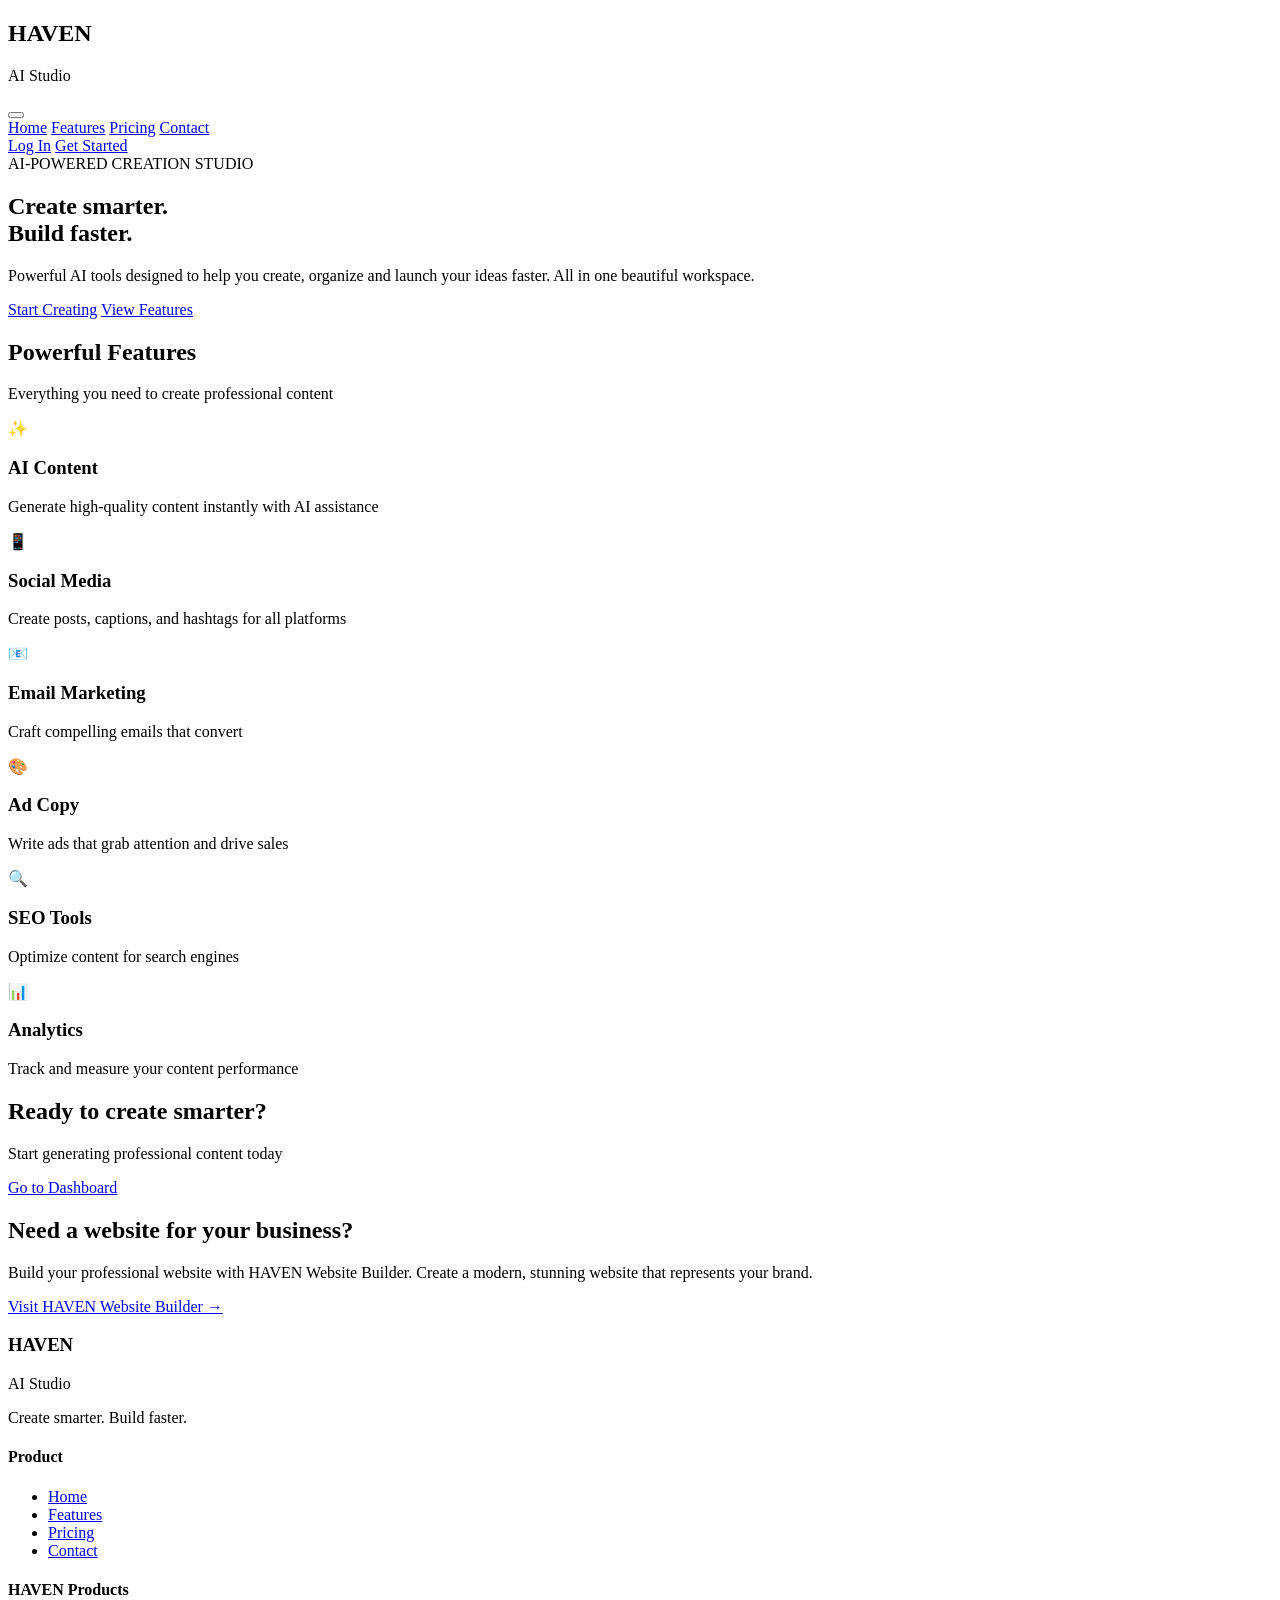
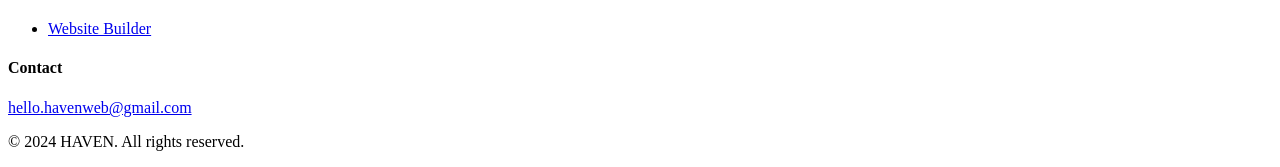
==== index.html @ aa57dba6 "Create index.html" ====
<!DOCTYPE html>
<html lang="en">
<head>
    <meta charset="UTF-8">
    <meta name="viewport" content="width=device-width, initial-scale=1.0">
    <title>HAVEN AI Studio - Create Smarter. Build Faster.</title>
    <link rel="stylesheet" href="css/style.css">
</head>
<body>
    <!-- Navigation -->
    <nav class="navbar">
        <div class="container">
            <div class="nav-content">
                <div class="nav-brand">
                    <h1>HAVEN</h1>
                    <p>AI Studio</p>
                </div>
                <button class="hamburger" id="hamburger">
                    <span></span>
                    <span></span>
                    <span></span>
                </button>
                <div class="nav-menu" id="navMenu">
                    <a href="index.html" class="nav-link active">Home</a>
                    <a href="#features" class="nav-link">Features</a>
                    <a href="pricing.html" class="nav-link">Pricing</a>
                    <a href="contact.html" class="nav-link">Contact</a>
                </div>
                <div class="nav-actions">
                    <a href="login.html" class="btn-text">Log In</a>
                    <a href="signup.html" class="btn-primary">Get Started</a>
                </div>
            </div>
        </div>
    </nav>

    <!-- Hero Section -->
    <section class="hero">
        <div class="container">
            <div class="hero-content">
                <div class="hero-badge">AI-POWERED CREATION STUDIO</div>
                <h1 class="hero-title">Create smarter.<br>Build faster.</h1>
                <p class="hero-subtitle">Powerful AI tools designed to help you create, organize and launch your ideas faster. All in one beautiful workspace.</p>
                <div class="hero-buttons">
                    <a href="create.html" class="btn-primary">Start Creating</a>
                    <a href="#features" class="btn-secondary">View Features</a>
                </div>
            </div>
            <div class="hero-preview">
                <div class="preview-card">
                    <div class="preview-header">
                        <div class="preview-dot"></div>
                        <div class="preview-dot"></div>
                        <div class="preview-dot"></div>
                    </div>
                    <div class="preview-content">
                        <div class="preview-line short"></div>
                        <div class="preview-line"></div>
                        <div class="preview-line"></div>
                        <div class="preview-line short"></div>
                    </div>
                </div>
            </div>
        </div>
    </section>

    <!-- Features Section -->
    <section id="features" class="features">
        <div class="container">
            <h2 class="section-title">Powerful Features</h2>
            <p class="section-subtitle">Everything you need to create professional content</p>
            <div class="features-grid">
                <div class="feature-card">
                    <div class="feature-icon">✨</div>
                    <h3>AI Content</h3>
                    <p>Generate high-quality content instantly with AI assistance</p>
                </div>
                <div class="feature-card">
                    <div class="feature-icon">📱</div>
                    <h3>Social Media</h3>
                    <p>Create posts, captions, and hashtags for all platforms</p>
                </div>
                <div class="feature-card">
                    <div class="feature-icon">📧</div>
                    <h3>Email Marketing</h3>
                    <p>Craft compelling emails that convert</p>
                </div>
                <div class="feature-card">
                    <div class="feature-icon">🎨</div>
                    <h3>Ad Copy</h3>
                    <p>Write ads that grab attention and drive sales</p>
                </div>
                <div class="feature-card">
                    <div class="feature-icon">🔍</div>
                    <h3>SEO Tools</h3>
                    <p>Optimize content for search engines</p>
                </div>
                <div class="feature-card">
                    <div class="feature-icon">📊</div>
                    <h3>Analytics</h3>
                    <p>Track and measure your content performance</p>
                </div>
            </div>
        </div>
    </section>

    <!-- CTA Section -->
    <section class="cta">
        <div class="container">
            <h2>Ready to create smarter?</h2>
            <p>Start generating professional content today</p>
            <a href="dashboard.html" class="btn-primary btn-large">Go to Dashboard</a>
        </div>
    </section>

    <!-- Website Builder Section -->
    <section class="website-builder">
        <div class="container">
            <div class="builder-content">
                <h2>Need a website for your business?</h2>
                <p>Build your professional website with HAVEN Website Builder. Create a modern, stunning website that represents your brand.</p>
                <a href="https://heaven.pntr.dev" target="_blank" class="btn-primary">Visit HAVEN Website Builder →</a>
            </div>
        </div>
    </section>

    <!-- Footer -->
    <footer class="footer">
        <div class="container">
            <div class="footer-content">
                <div class="footer-section">
                    <h3>HAVEN</h3>
                    <p>AI Studio</p>
                    <p class="footer-tagline">Create smarter. Build faster.</p>
                </div>
                <div class="footer-section">
                    <h4>Product</h4>
                    <ul>
                        <li><a href="index.html">Home</a></li>
                        <li><a href="#features">Features</a></li>
                        <li><a href="pricing.html">Pricing</a></li>
                        <li><a href="contact.html">Contact</a></li>
                    </ul>
                </div>
                <div class="footer-section">
                    <h4>HAVEN Products</h4>
                    <ul>
                        <li><a href="https://heaven.pntr.dev" target="_blank">Website Builder</a></li>
                    </ul>
                </div>
                <div class="footer-section">
                    <h4>Contact</h4>
                    <p><a href="mailto:hello.havenweb@gmail.com">hello.havenweb@gmail.com</a></p>
                </div>
            </div>
            <div class="footer-bottom">
                <p>&copy; 2024 HAVEN. All rights reserved.</p>
            </div>
        </div>
    </footer>

    <script src="js/app.js"></script>
</body>
</html>
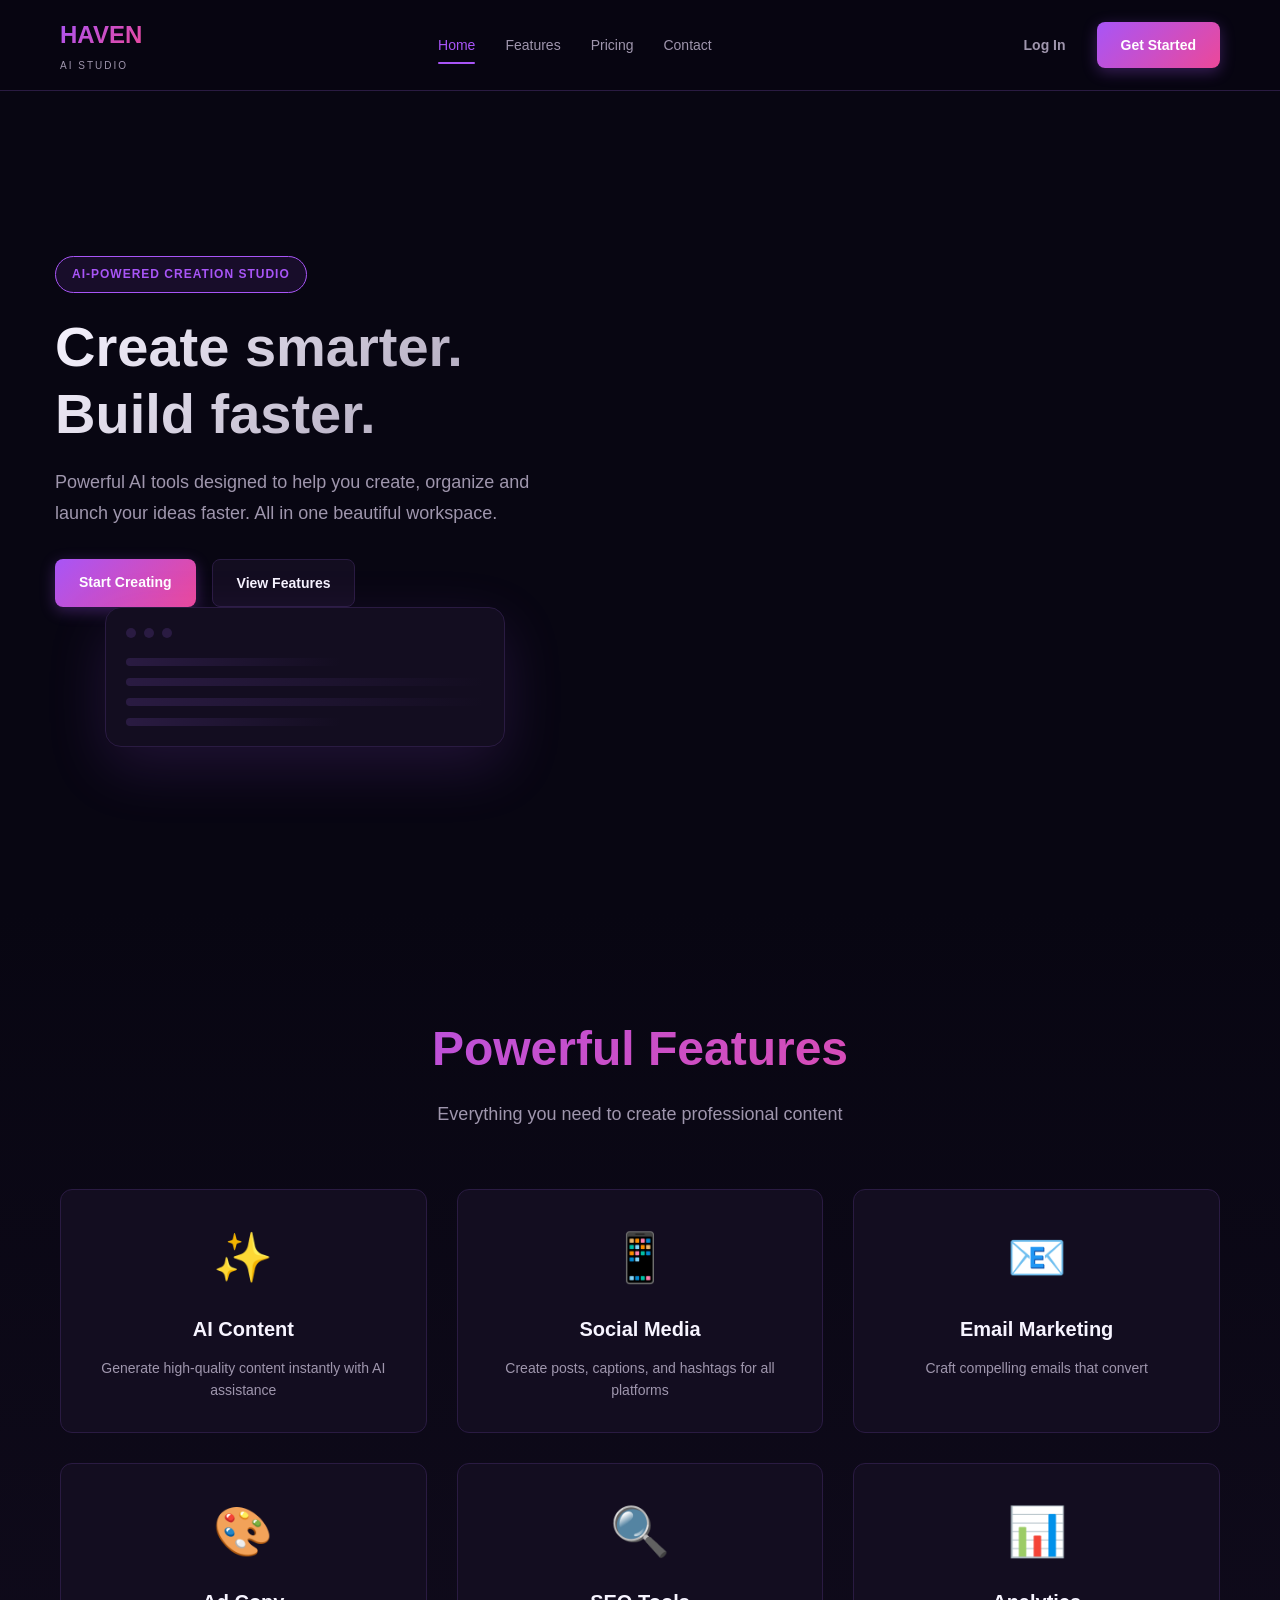
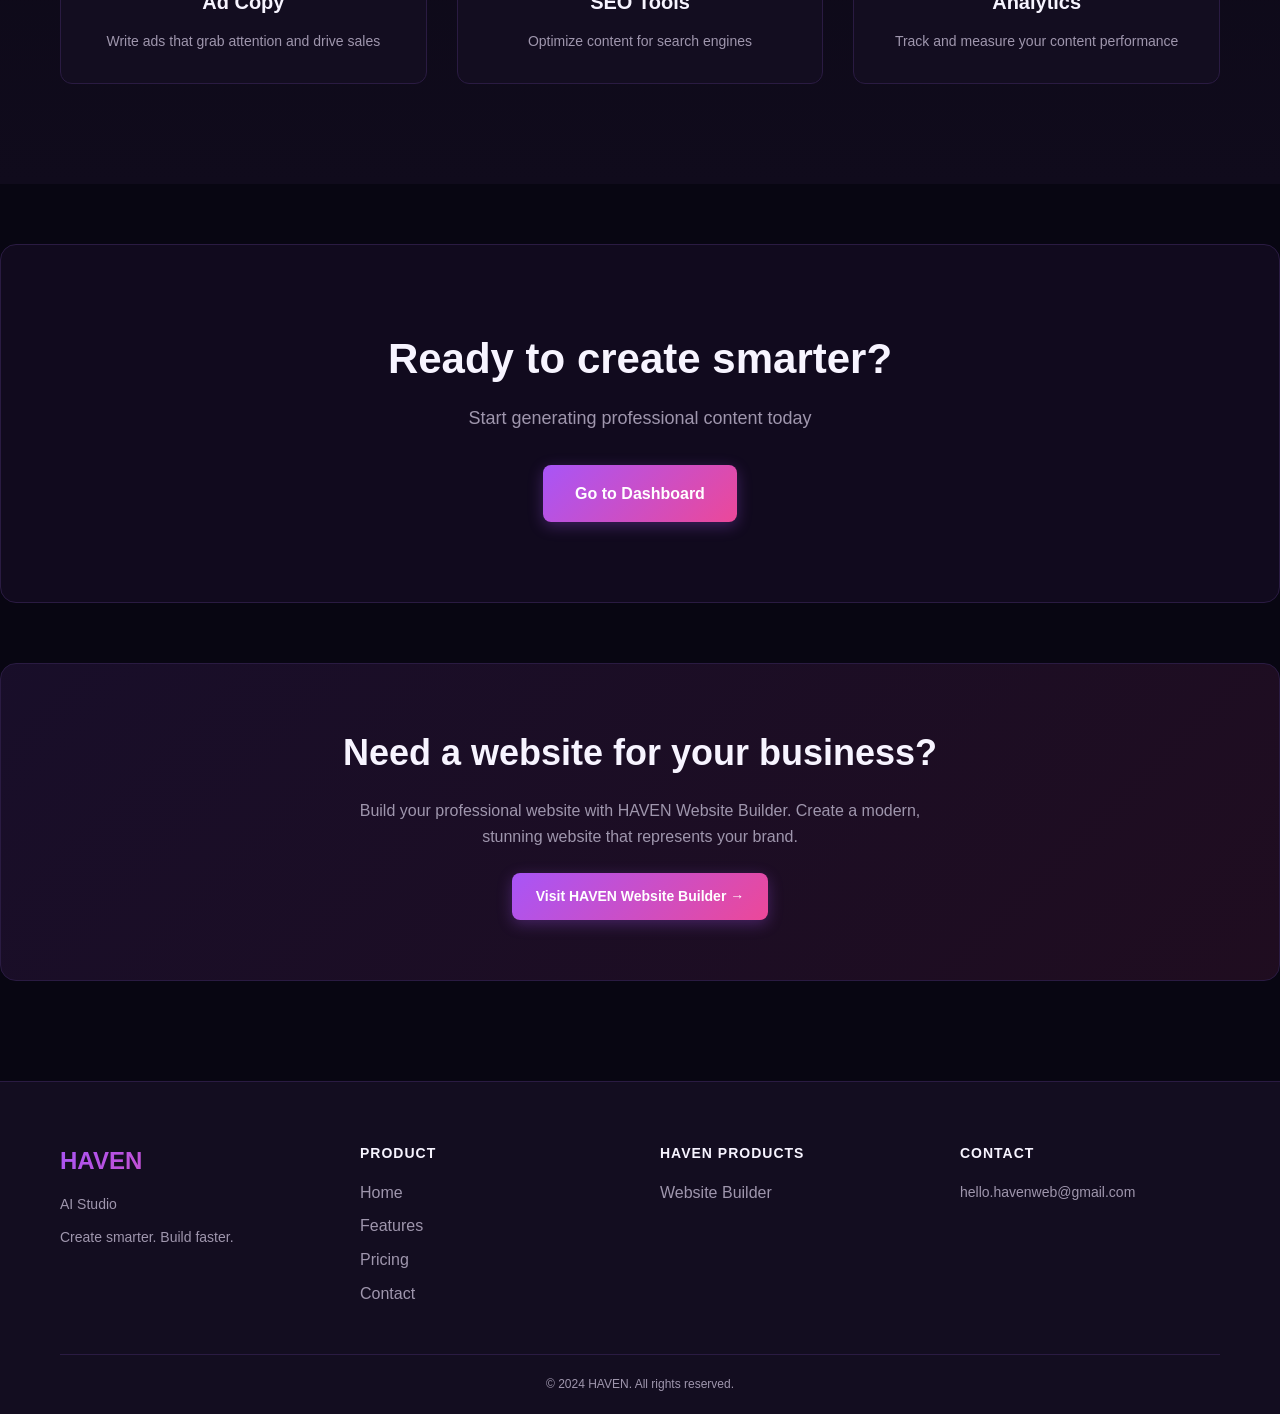
==== commit f2a1cf29: "Update index.html" ====
--- a/index.html
+++ b/index.html
@@ -145,7 +145,7 @@
                 <div class="footer-section">
                     <h4>HAVEN Products</h4>
                     <ul>
-                        <li><a href="https://heaven.pntr.dev" target="_blank">Website Builder</a></li>
+                        <li><a href="https://haven.pntr.dev" target="_blank">Website Builder</a></li>
                     </ul>
                 </div>
                 <div class="footer-section">
--- a/css/style.css
+++ b/css/style.css
@@ -0,0 +1,1544 @@
+/* HAVEN AI Studio - Premium CSS */
+
+* {
+    margin: 0;
+    padding: 0;
+    box-sizing: border-box;
+}
+
+:root {
+    --bg-primary: #080612;
+    --bg-secondary: #100B1C;
+    --bg-cards: #130D20;
+    --border-color: #2A1B42;
+    --purple-primary: #A855F7;
+    --pink-accent: #EC4899;
+    --green-success: #34D399;
+    --text-primary: #F7F4FF;
+    --text-muted: #9F96AD;
+    --shadow: 0 8px 32px rgba(168, 85, 247, 0.1);
+    --transition: all 0.3s ease;
+}
+
+html {
+    scroll-behavior: smooth;
+}
+
+body {
+    font-family: -apple-system, BlinkMacSystemFont, 'Segoe UI', Roboto, 'Helvetica Neue', Arial, sans-serif;
+    background: var(--bg-primary);
+    color: var(--text-primary);
+    line-height: 1.6;
+}
+
+body.auth-body {
+    display: flex;
+    flex-direction: column;
+    min-height: 100vh;
+}
+
+body.dashboard-body {
+    background: var(--bg-secondary);
+}
+
+a {
+    text-decoration: none;
+    color: inherit;
+}
+
+/* Container */
+.container {
+    max-width: 1200px;
+    margin: 0 auto;
+    padding: 0 20px;
+}
+
+/* Navigation */
+.navbar {
+    position: sticky;
+    top: 0;
+    z-index: 100;
+    background: rgba(8, 6, 18, 0.8);
+    backdrop-filter: blur(10px);
+    border-bottom: 1px solid var(--border-color);
+}
+
+.nav-content {
+    display: flex;
+    align-items: center;
+    justify-content: space-between;
+    padding: 16px 0;
+    gap: 30px;
+}
+
+.nav-brand {
+    display: flex;
+    flex-direction: column;
+    gap: 4px;
+    min-width: max-content;
+}
+
+.nav-brand h1 {
+    font-size: 24px;
+    font-weight: 800;
+    background: linear-gradient(135deg, var(--purple-primary), var(--pink-accent));
+    -webkit-background-clip: text;
+    -webkit-text-fill-color: transparent;
+    background-clip: text;
+}
+
+.nav-brand p {
+    font-size: 10px;
+    letter-spacing: 2px;
+    color: var(--text-muted);
+    text-transform: uppercase;
+}
+
+.nav-menu {
+    display: flex;
+    gap: 30px;
+    flex: 1;
+    justify-content: center;
+}
+
+.nav-link {
+    color: var(--text-muted);
+    font-size: 14px;
+    font-weight: 500;
+    transition: var(--transition);
+    position: relative;
+}
+
+.nav-link:hover,
+.nav-link.active {
+    color: var(--purple-primary);
+}
+
+.nav-link.active::after {
+    content: '';
+    position: absolute;
+    bottom: -8px;
+    left: 0;
+    right: 0;
+    height: 2px;
+    background: var(--purple-primary);
+    border-radius: 1px;
+}
+
+.nav-actions {
+    display: flex;
+    gap: 15px;
+    align-items: center;
+}
+
+.hamburger {
+    display: none;
+    flex-direction: column;
+    gap: 5px;
+    background: none;
+    border: none;
+    cursor: pointer;
+    padding: 8px;
+}
+
+.hamburger span {
+    width: 25px;
+    height: 2px;
+    background: var(--text-primary);
+    transition: var(--transition);
+    border-radius: 1px;
+}
+
+.hamburger.active span:nth-child(1) {
+    transform: rotate(45deg) translate(8px, 8px);
+}
+
+.hamburger.active span:nth-child(2) {
+    opacity: 0;
+}
+
+.hamburger.active span:nth-child(3) {
+    transform: rotate(-45deg) translate(7px, -7px);
+}
+
+/* Buttons */
+.btn-primary,
+.btn-secondary,
+.btn-text,
+.btn-danger,
+.btn-back {
+    padding: 12px 24px;
+    border: none;
+    border-radius: 8px;
+    font-size: 14px;
+    font-weight: 600;
+    cursor: pointer;
+    transition: var(--transition);
+    display: inline-block;
+    text-align: center;
+    white-space: nowrap;
+}
+
+.btn-primary {
+    background: linear-gradient(135deg, var(--purple-primary), var(--pink-accent));
+    color: white;
+    box-shadow: 0 4px 15px rgba(168, 85, 247, 0.3);
+}
+
+.btn-primary:hover {
+    transform: translateY(-2px);
+    box-shadow: 0 6px 20px rgba(168, 85, 247, 0.4);
+}
+
+.btn-secondary {
+    background: var(--bg-cards);
+    color: var(--text-primary);
+    border: 1px solid var(--border-color);
+}
+
+.btn-secondary:hover {
+    background: var(--border-color);
+    border-color: var(--purple-primary);
+}
+
+.btn-text {
+    background: none;
+    color: var(--text-muted);
+    padding: 8px 16px;
+}
+
+.btn-text:hover {
+    color: var(--purple-primary);
+}
+
+.btn-large {
+    padding: 16px 32px;
+    font-size: 16px;
+}
+
+.btn-danger {
+    background: #DC2626;
+    color: white;
+    padding: 12px 24px;
+}
+
+.btn-danger:hover {
+    background: #991B1B;
+}
+
+.btn-back {
+    background: transparent;
+    color: var(--text-muted);
+    padding: 8px 12px;
+}
+
+.btn-back:hover {
+    color: var(--purple-primary);
+}
+
+/* Hero Section */
+.hero {
+    padding: 80px 0;
+    display: grid;
+    grid-template-columns: 1fr 1fr;
+    gap: 60px;
+    align-items: center;
+    min-height: calc(100vh - 80px);
+}
+
+.hero-content {
+    display: flex;
+    flex-direction: column;
+    gap: 20px;
+}
+
+.hero-badge {
+    display: inline-block;
+    width: fit-content;
+    padding: 8px 16px;
+    background: rgba(168, 85, 247, 0.1);
+    border: 1px solid var(--purple-primary);
+    border-radius: 20px;
+    font-size: 12px;
+    font-weight: 600;
+    letter-spacing: 1px;
+    color: var(--purple-primary);
+    text-transform: uppercase;
+}
+
+.hero-title {
+    font-size: 56px;
+    line-height: 1.2;
+    font-weight: 900;
+    background: linear-gradient(135deg, var(--text-primary), var(--text-muted));
+    -webkit-background-clip: text;
+    -webkit-text-fill-color: transparent;
+    background-clip: text;
+}
+
+.hero-subtitle {
+    font-size: 18px;
+    color: var(--text-muted);
+    line-height: 1.7;
+    max-width: 500px;
+}
+
+.hero-buttons {
+    display: flex;
+    gap: 16px;
+    margin-top: 10px;
+    flex-wrap: wrap;
+}
+
+/* Hero Preview */
+.hero-preview {
+    display: flex;
+    justify-content: center;
+    align-items: center;
+}
+
+.preview-card {
+    background: var(--bg-cards);
+    border: 1px solid var(--border-color);
+    border-radius: 16px;
+    padding: 20px;
+    width: 100%;
+    max-width: 400px;
+    box-shadow: 0 20px 60px rgba(168, 85, 247, 0.15);
+    backdrop-filter: blur(10px);
+}
+
+.preview-header {
+    display: flex;
+    gap: 8px;
+    margin-bottom: 20px;
+}
+
+.preview-dot {
+    width: 10px;
+    height: 10px;
+    border-radius: 50%;
+    background: var(--border-color);
+}
+
+.preview-content {
+    display: flex;
+    flex-direction: column;
+    gap: 12px;
+}
+
+.preview-line {
+    height: 8px;
+    background: linear-gradient(90deg, var(--border-color), transparent);
+    border-radius: 4px;
+}
+
+.preview-line.short {
+    width: 60%;
+}
+
+/* Features Section */
+.features {
+    padding: 100px 0;
+    background: linear-gradient(180deg, var(--bg-primary) 0%, var(--bg-secondary) 100%);
+}
+
+.section-title {
+    font-size: 48px;
+    font-weight: 900;
+    text-align: center;
+    margin-bottom: 12px;
+    background: linear-gradient(135deg, var(--purple-primary), var(--pink-accent));
+    -webkit-background-clip: text;
+    -webkit-text-fill-color: transparent;
+    background-clip: text;
+}
+
+.section-subtitle {
+    text-align: center;
+    color: var(--text-muted);
+    font-size: 18px;
+    margin-bottom: 60px;
+}
+
+.features-grid {
+    display: grid;
+    grid-template-columns: repeat(auto-fit, minmax(300px, 1fr));
+    gap: 30px;
+}
+
+.feature-card {
+    background: var(--bg-cards);
+    border: 1px solid var(--border-color);
+    border-radius: 12px;
+    padding: 30px;
+    text-align: center;
+    transition: var(--transition);
+    cursor: pointer;
+}
+
+.feature-card:hover {
+    background: rgba(168, 85, 247, 0.05);
+    border-color: var(--purple-primary);
+    transform: translateY(-5px);
+}
+
+.feature-icon {
+    font-size: 48px;
+    margin-bottom: 16px;
+}
+
+.feature-card h3 {
+    font-size: 20px;
+    margin-bottom: 12px;
+}
+
+.feature-card p {
+    color: var(--text-muted);
+    font-size: 14px;
+}
+
+/* CTA Section */
+.cta {
+    padding: 80px 0;
+    text-align: center;
+    background: rgba(168, 85, 247, 0.05);
+    border: 1px solid var(--border-color);
+    border-radius: 16px;
+    margin: 60px 0;
+}
+
+.cta h2 {
+    font-size: 42px;
+    margin-bottom: 12px;
+}
+
+.cta p {
+    font-size: 18px;
+    color: var(--text-muted);
+    margin-bottom: 32px;
+}
+
+/* Website Builder Section */
+.website-builder {
+    padding: 60px 0;
+    background: linear-gradient(135deg, rgba(168, 85, 247, 0.1) 0%, rgba(236, 72, 153, 0.1) 100%);
+    border: 1px solid var(--border-color);
+    border-radius: 16px;
+    margin: 60px 0;
+    text-align: center;
+}
+
+.builder-content {
+    max-width: 600px;
+    margin: 0 auto;
+}
+
+.builder-content h2 {
+    font-size: 36px;
+    margin-bottom: 16px;
+}
+
+.builder-content p {
+    font-size: 16px;
+    color: var(--text-muted);
+    margin-bottom: 24px;
+}
+
+/* Footer */
+.footer {
+    background: var(--bg-cards);
+    border-top: 1px solid var(--border-color);
+    padding: 60px 0 20px;
+    margin-top: 100px;
+}
+
+.footer-content {
+    display: grid;
+    grid-template-columns: repeat(auto-fit, minmax(250px, 1fr));
+    gap: 40px;
+    margin-bottom: 40px;
+}
+
+.footer-section h3 {
+    font-size: 24px;
+    margin-bottom: 12px;
+    background: linear-gradient(135deg, var(--purple-primary), var(--pink-accent));
+    -webkit-background-clip: text;
+    -webkit-text-fill-color: transparent;
+    background-clip: text;
+}
+
+.footer-section h4 {
+    font-size: 14px;
+    margin-bottom: 16px;
+    text-transform: uppercase;
+    letter-spacing: 1px;
+    color: var(--text-primary);
+}
+
+.footer-section p {
+    color: var(--text-muted);
+    font-size: 14px;
+    line-height: 1.8;
+    margin-bottom: 8px;
+}
+
+.footer-section ul {
+    list-style: none;
+}
+
+.footer-section ul li {
+    margin-bottom: 8px;
+}
+
+.footer-section a {
+    color: var(--text-muted);
+    transition: var(--transition);
+}
+
+.footer-section a:hover {
+    color: var(--purple-primary);
+}
+
+.footer-tagline {
+    color: var(--text-muted);
+    font-size: 14px;
+    margin-top: 8px;
+}
+
+.footer-bottom {
+    text-align: center;
+    padding-top: 20px;
+    border-top: 1px solid var(--border-color);
+    color: var(--text-muted);
+    font-size: 12px;
+}
+
+/* Pricing Section */
+.pricing-section {
+    padding: 80px 0;
+}
+
+.pricing-header {
+    text-align: center;
+    margin-bottom: 60px;
+}
+
+.pricing-header h1 {
+    font-size: 48px;
+    margin-bottom: 12px;
+    background: linear-gradient(135deg, var(--purple-primary), var(--pink-accent));
+    -webkit-background-clip: text;
+    -webkit-text-fill-color: transparent;
+    background-clip: text;
+}
+
+.pricing-header p {
+    color: var(--text-muted);
+    font-size: 18px;
+}
+
+.pricing-grid {
+    display: grid;
+    grid-template-columns: repeat(auto-fit, minmax(280px, 1fr));
+    gap: 30px;
+}
+
+.pricing-card {
+    background: var(--bg-cards);
+    border: 1px solid var(--border-color);
+    border-radius: 12px;
+    padding: 40px 30px;
+    position: relative;
+    transition: var(--transition);
+}
+
+.pricing-card:hover {
+    border-color: var(--purple-primary);
+    transform: translateY(-10px);
+    box-shadow: 0 20px 60px rgba(168, 85, 247, 0.2);
+}
+
+.pricing-card.featured {
+    border: 2px solid var(--purple-primary);
+    transform: scale(1.05);
+}
+
+.pricing-badge {
+    position: absolute;
+    top: -12px;
+    left: 30px;
+    background: linear-gradient(135deg, var(--purple-primary), var(--pink-accent));
+    color: white;
+    padding: 6px 16px;
+    border-radius: 20px;
+    font-size: 12px;
+    font-weight: 600;
+}
+
+.pricing-name {
+    font-size: 24px;
+    font-weight: 800;
+    margin-bottom: 8px;
+}
+
+.pricing-price {
+    font-size: 36px;
+    font-weight: 900;
+    background: linear-gradient(135deg, var(--purple-primary), var(--pink-accent));
+    -webkit-background-clip: text;
+    -webkit-text-fill-color: transparent;
+    background-clip: text;
+    margin-bottom: 8px;
+}
+
+.pricing-period {
+    color: var(--text-muted);
+    font-size: 14px;
+    margin-bottom: 30px;
+}
+
+.pricing-features {
+    list-style: none;
+    margin: 30px 0;
+}
+
+.pricing-features li {
+    padding: 12px 0;
+    color: var(--text-muted);
+    font-size: 14px;
+    border-bottom: 1px solid var(--border-color);
+}
+
+.pricing-features li:before {
+    content: '✓ ';
+    color: var(--green-success);
+    font-weight: bold;
+    margin-right: 8px;
+}
+
+.pricing-button {
+    width: 100%;
+    margin-top: 30px;
+}
+
+/* Comparison Table */
+.features-comparison {
+    padding: 80px 0;
+    background: var(--bg-secondary);
+    margin-top: 60px;
+}
+
+.features-comparison h2 {
+    text-align: center;
+    font-size: 36px;
+    margin-bottom: 50px;
+}
+
+.comparison-table {
+    width: 100%;
+    border-collapse: collapse;
+    overflow-x: auto;
+}
+
+.comparison-table th {
+    background: var(--bg-cards);
+    padding: 20px;
+    text-align: left;
+    border: 1px solid var(--border-color);
+    font-weight: 600;
+}
+
+.comparison-table td {
+    padding: 16px 20px;
+    border: 1px solid var(--border-color);
+}
+
+.comparison-table tbody tr:nth-child(even) {
+    background: rgba(168, 85, 247, 0.02);
+}
+
+.comparison-table tbody tr:hover {
+    background: rgba(168, 85, 247, 0.05);
+}
+
+/* Contact Section */
+.contact-section {
+    padding: 80px 0;
+}
+
+.contact-header {
+    text-align: center;
+    margin-bottom: 60px;
+}
+
+.contact-header h1 {
+    font-size: 48px;
+    margin-bottom: 12px;
+    background: linear-gradient(135deg, var(--purple-primary), var(--pink-accent));
+    -webkit-background-clip: text;
+    -webkit-text-fill-color: transparent;
+    background-clip: text;
+}
+
+.contact-header p {
+    color: var(--text-muted);
+    font-size: 18px;
+}
+
+.contact-container {
+    display: grid;
+    grid-template-columns: 1fr 2fr;
+    gap: 60px;
+    align-items: start;
+}
+
+.contact-info {
+    display: flex;
+    flex-direction: column;
+    gap: 20px;
+}
+
+.contact-card {
+    background: var(--bg-cards);
+    border: 1px solid var(--border-color);
+    border-radius: 12px;
+    padding: 30px;
+}
+
+.contact-card h3 {
+    font-size: 18px;
+    margin-bottom: 12px;
+}
+
+.contact-card p {
+    color: var(--text-muted);
+}
+
+.contact-card a {
+    color: var(--purple-primary);
+    font-weight: 600;
+}
+
+.contact-form-wrapper {
+    background: var(--bg-cards);
+    border: 1px solid var(--border-color);
+    border-radius: 12px;
+    padding: 40px;
+}
+
+.contact-form {
+    display: flex;
+    flex-direction: column;
+    gap: 20px;
+}
+
+/* Form Groups */
+.form-group {
+    display: flex;
+    flex-direction: column;
+    gap: 8px;
+}
+
+.form-group label {
+    font-size: 14px;
+    font-weight: 600;
+    color: var(--text-primary);
+}
+
+.form-group input,
+.form-group textarea,
+.form-group select {
+    background: var(--bg-primary);
+    border: 1px solid var(--border-color);
+    border-radius: 8px;
+    padding: 12px 16px;
+    color: var(--text-primary);
+    font-family: inherit;
+    font-size: 14px;
+    transition: var(--transition);
+}
+
+.form-group input:focus,
+.form-group textarea:focus,
+.form-group select:focus {
+    outline: none;
+    border-color: var(--purple-primary);
+    background: rgba(168, 85, 247, 0.05);
+}
+
+.form-group textarea {
+    resize: vertical;
+    min-height: 120px;
+}
+
+.form-message {
+    padding: 12px 16px;
+    border-radius: 8px;
+    font-size: 14px;
+    text-align: center;
+}
+
+.form-message.success {
+    background: rgba(52, 211, 153, 0.1);
+    color: var(--green-success);
+    border: 1px solid var(--green-success);
+}
+
+.form-message.error {
+    background: rgba(220, 38, 38, 0.1);
+    color: #FCA5A5;
+    border: 1px solid #DC2626;
+}
+
+/* Auth Pages */
+.auth-section {
+    flex: 1;
+    display: flex;
+    align-items: center;
+    justify-content: center;
+    padding: 60px 20px;
+}
+
+.auth-container {
+    width: 100%;
+    max-width: 420px;
+}
+
+.auth-card {
+    background: var(--bg-cards);
+    border: 1px solid var(--border-color);
+    border-radius: 12px;
+    padding: 40px;
+    box-shadow: var(--shadow);
+}
+
+.auth-header {
+    text-align: center;
+    margin-bottom: 40px;
+}
+
+.auth-header h1 {
+    font-size: 32px;
+    margin-bottom: 8px;
+}
+
+.auth-header p {
+    color: var(--text-muted);
+}
+
+.auth-form {
+    display: flex;
+    flex-direction: column;
+    gap: 20px;
+    margin-bottom: 30px;
+}
+
+.auth-divider {
+    text-align: center;
+    color: var(--text-muted);
+    margin: 20px 0;
+    font-size: 14px;
+}
+
+.auth-message {
+    padding: 12px 16px;
+    border-radius: 8px;
+    font-size: 14px;
+    text-align: center;
+}
+
+.auth-message.success {
+    background: rgba(52, 211, 153, 0.1);
+    color: var(--green-success);
+    border: 1px solid var(--green-success);
+}
+
+.auth-message.error {
+    background: rgba(220, 38, 38, 0.1);
+    color: #FCA5A5;
+    border: 1px solid #DC2626;
+}
+
+/* Dashboard */
+.dashboard-container {
+    display: grid;
+    grid-template-columns: 250px 1fr;
+    gap: 30px;
+    padding: 30px 0;
+    min-height: calc(100vh - 80px);
+}
+
+.sidebar {
+    background: var(--bg-cards);
+    border: 1px solid var(--border-color);
+    border-radius: 12px;
+    padding: 20px;
+    height: fit-content;
+    position: sticky;
+    top: 100px;
+}
+
+.sidebar-menu {
+    display: flex;
+    flex-direction: column;
+    gap: 8px;
+}
+
+.sidebar-link {
+    display: flex;
+    align-items: center;
+    gap: 12px;
+    padding: 12px 16px;
+    border-radius: 8px;
+    color: var(--text-muted);
+    transition: var(--transition);
+    font-size: 14px;
+    font-weight: 500;
+}
+
+.sidebar-link:hover,
+.sidebar-link.active {
+    background: rgba(168, 85, 247, 0.1);
+    color: var(--purple-primary);
+}
+
+.sidebar-icon {
+    font-size: 18px;
+}
+
+.dashboard-main {
+    padding: 30px 0;
+}
+
+.dashboard-header {
+    margin-bottom: 40px;
+}
+
+.dashboard-header h1 {
+    font-size: 32px;
+    margin-bottom: 8px;
+}
+
+.dashboard-header p {
+    color: var(--text-muted);
+}
+
+/* Stats Grid */
+.stats-grid {
+    display: grid;
+    grid-template-columns: repeat(auto-fit, minmax(240px, 1fr));
+    gap: 20px;
+    margin-bottom: 60px;
+}
+
+.stat-card {
+    background: var(--bg-cards);
+    border: 1px solid var(--border-color);
+    border-radius: 12px;
+    padding: 24px;
+}
+
+.stat-label {
+    font-size: 12px;
+    font-weight: 600;
+    text-transform: uppercase;
+    letter-spacing: 1px;
+    color: var(--text-muted);
+    margin-bottom: 8px;
+}
+
+.stat-value {
+    font-size: 32px;
+    font-weight: 900;
+    background: linear-gradient(135deg, var(--purple-primary), var(--pink-accent));
+    -webkit-background-clip: text;
+    -webkit-text-fill-color: transparent;
+    background-clip: text;
+    margin-bottom: 8px;
+}
+
+.stat-description {
+    font-size: 12px;
+    color: var(--text-muted);
+}
+
+.progress-bar {
+    width: 100%;
+    height: 4px;
+    background: var(--bg-primary);
+    border-radius: 2px;
+    overflow: hidden;
+    margin-top: 12px;
+}
+
+.progress-fill {
+    height: 100%;
+    background: linear-gradient(90deg, var(--purple-primary), var(--pink-accent));
+    border-radius: 2px;
+    width: 0%;
+    transition: width 0.5s ease;
+}
+
+/* Quick Actions */
+.quick-actions {
+    margin-bottom: 60px;
+}
+
+.quick-actions h2 {
+    font-size: 24px;
+    margin-bottom: 24px;
+}
+
+.actions-grid {
+    display: grid;
+    grid-template-columns: repeat(auto-fit, minmax(200px, 1fr));
+    gap: 20px;
+}
+
+.action-card {
+    background: var(--bg-cards);
+    border: 1px solid var(--border-color);
+    border-radius: 12px;
+    padding: 30px;
+    text-align: center;
+    transition: var(--transition);
+}
+
+.action-card:hover {
+    background: rgba(168, 85, 247, 0.05);
+    border-color: var(--purple-primary);
+    transform: translateY(-5px);
+}
+
+.action-icon {
+    font-size: 40px;
+    margin-bottom: 12px;
+}
+
+.action-card h3 {
+    font-size: 16px;
+    margin-bottom: 8px;
+}
+
+.action-card p {
+    font-size: 12px;
+    color: var(--text-muted);
+}
+
+/* Recent Projects */
+.recent-section {
+    margin-top: 60px;
+}
+
+.recent-section h2 {
+    font-size: 24px;
+    margin-bottom: 24px;
+}
+
+.projects-list {
+    display: grid;
+    grid-template-columns: repeat(auto-fill, minmax(250px, 1fr));
+    gap: 20px;
+}
+
+.project-card {
+    background: var(--bg-cards);
+    border: 1px solid var(--border-color);
+    border-radius: 12px;
+    padding: 24px;
+    cursor: pointer;
+    transition: var(--transition);
+}
+
+.project-card:hover {
+    background: rgba(168, 85, 247, 0.05);
+    border-color: var(--purple-primary);
+    transform: translateY(-5px);
+}
+
+.project-title {
+    font-size: 16px;
+    font-weight: 600;
+    margin-bottom: 8px;
+}
+
+.project-type {
+    display: inline-block;
+    font-size: 12px;
+    background: rgba(168, 85, 247, 0.1);
+    color: var(--purple-primary);
+    padding: 4px 8px;
+    border-radius: 4px;
+    margin-bottom: 12px;
+}
+
+.project-date {
+    font-size: 12px;
+    color: var(--text-muted);
+}
+
+.project-actions {
+    display: flex;
+    gap: 8px;
+    margin-top: 12px;
+}
+
+.project-actions button {
+    flex: 1;
+    padding: 8px 12px;
+    font-size: 12px;
+}
+
+.empty-state {
+    grid-column: 1 / -1;
+    text-align: center;
+    padding: 60px 20px;
+}
+
+.empty-state h3 {
+    font-size: 24px;
+    margin-bottom: 8px;
+}
+
+.empty-state p {
+    color: var(--text-muted);
+    margin-bottom: 24px;
+}
+
+/* Creation Templates */
+.create-grid {
+    display: grid;
+    grid-template-columns: repeat(auto-fit, minmax(200px, 1fr));
+    gap: 20px;
+    margin-bottom: 40px;
+}
+
+.create-card {
+    background: var(--bg-cards);
+    border: 2px solid var(--border-color);
+    border-radius: 12px;
+    padding: 30px;
+    text-align: center;
+    cursor: pointer;
+    transition: var(--transition);
+    font-family: inherit;
+    color: var(--text-primary);
+}
+
+.create-card:hover {
+    background: rgba(168, 85, 247, 0.05);
+    border-color: var(--purple-primary);
+    transform: translateY(-5px);
+}
+
+.create-icon {
+    font-size: 48px;
+    margin-bottom: 16px;
+}
+
+.create-card h3 {
+    font-size: 18px;
+    margin-bottom: 8px;
+}
+
+.create-card p {
+    font-size: 12px;
+    color: var(--text-muted);
+}
+
+/* Creation Form */
+.creation-form {
+    margin-top: 40px;
+}
+
+.form-header {
+    display: flex;
+    align-items: center;
+    gap: 20px;
+    margin-bottom: 30px;
+}
+
+.form-header h2 {
+    flex: 1;
+}
+
+/* Results Section */
+.results-section {
+    margin-top: 40px;
+}
+
+.results-header {
+    display: flex;
+    justify-content: space-between;
+    align-items: center;
+    margin-bottom: 24px;
+}
+
+.generated-content {
+    background: var(--bg-cards);
+    border: 1px solid var(--border-color);
+    border-radius: 12px;
+    padding: 30px;
+}
+
+#contentOutput {
+    margin-bottom: 24px;
+    line-height: 1.8;
+    white-space: pre-wrap;
+    word-wrap: break-word;
+}
+
+.content-actions {
+    display: flex;
+    gap: 12px;
+    padding-top: 20px;
+    border-top: 1px solid var(--border-color);
+}
+
+.content-actions button {
+    flex: 1;
+}
+
+/* Projects Toolbar */
+.projects-toolbar {
+    display: flex;
+    gap: 16px;
+    margin-bottom: 30px;
+}
+
+.search-input {
+    flex: 1;
+    background: var(--bg-cards);
+    border: 1px solid var(--border-color);
+    border-radius: 8px;
+    padding: 12px 16px;
+    color: var(--text-primary);
+    font-size: 14px;
+}
+
+.search-input:focus {
+    outline: none;
+    border-color: var(--purple-primary);
+}
+
+/* Settings */
+.settings-section {
+    margin-bottom: 40px;
+}
+
+.settings-section h2 {
+    font-size: 24px;
+    margin-bottom: 20px;
+}
+
+.settings-card {
+    background: var(--bg-cards);
+    border: 1px solid var(--border-color);
+    border-radius: 12px;
+    padding: 30px;
+}
+
+.settings-card.danger {
+    border-color: #DC2626;
+}
+
+.settings-card.danger h3 {
+    color: #DC2626;
+}
+
+.plan-info {
+    margin-bottom: 24px;
+}
+
+.plan-info h3 {
+    font-size: 24px;
+    margin-bottom: 8px;
+}
+
+.plan-info p {
+    color: var(--text-muted);
+    margin-bottom: 16px;
+}
+
+.plan-features {
+    display: flex;
+    flex-direction: column;
+    gap: 8px;
+}
+
+.plan-features li {
+    color: var(--text-muted);
+    font-size: 14px;
+    margin-bottom: 8px;
+}
+
+.usage-stats {
+    display: flex;
+    flex-direction: column;
+    gap: 24px;
+}
+
+.usage-stat {
+    display: flex;
+    justify-content: space-between;
+    align-items: center;
+    padding: 16px;
+    background: var(--bg-primary);
+    border-radius: 8px;
+}
+
+.usage-stat-label {
+    font-weight: 600;
+}
+
+.usage-stat-value {
+    color: var(--text-muted);
+}
+
+/* Modal */
+.modal {
+    display: none;
+    position: fixed;
+    top: 0;
+    left: 0;
+    right: 0;
+    bottom: 0;
+    background: rgba(0, 0, 0, 0.7);
+    z-index: 1000;
+    align-items: center;
+    justify-content: center;
+}
+
+.modal.active {
+    display: flex;
+}
+
+.modal-content {
+    background: var(--bg-cards);
+    border: 1px solid var(--border-color);
+    border-radius: 12px;
+    padding: 40px;
+    max-width: 500px;
+    width: 100%;
+    position: relative;
+    animation: slideIn 0.3s ease;
+}
+
+@keyframes slideIn {
+    from {
+        transform: translateY(-50px);
+        opacity: 0;
+    }
+    to {
+        transform: translateY(0);
+        opacity: 1;
+    }
+}
+
+.modal-close {
+    position: absolute;
+    top: 20px;
+    right: 20px;
+    background: none;
+    border: none;
+    font-size: 28px;
+    color: var(--text-muted);
+    cursor: pointer;
+    width: 32px;
+    height: 32px;
+    display: flex;
+    align-items: center;
+    justify-content: center;
+}
+
+.modal-close:hover {
+    color: var(--text-primary);
+}
+
+.modal-header {
+    margin-bottom: 24px;
+}
+
+.modal-header h2 {
+    font-size: 24px;
+}
+
+.modal-body {
+    margin-bottom: 24px;
+}
+
+.modal-body p {
+    color: var(--text-muted);
+}
+
+.modal-footer {
+    display: flex;
+    gap: 12px;
+}
+
+.modal-footer button,
+.modal-footer a {
+    flex: 1;
+}
+
+/* Responsive */
+@media (max-width: 768px) {
+    .nav-menu {
+        display: none;
+        position: absolute;
+        top: 70px;
+        left: 0;
+        right: 0;
+        background: var(--bg-secondary);
+        border-bottom: 1px solid var(--border-color);
+        flex-direction: column;
+        gap: 0;
+        padding: 20px;
+    }
+
+    .nav-menu.active {
+        display: flex;
+    }
+
+    .nav-link {
+        padding: 12px 0;
+    }
+
+    .nav-link.active::after {
+        display: none;
+    }
+
+    .nav-link.active {
+        color: var(--purple-primary);
+    }
+
+    .hamburger {
+        display: flex;
+    }
+
+    .hero {
+        grid-template-columns: 1fr;
+        padding: 40px 0;
+    }
+
+    .hero-title {
+        font-size: 36px;
+    }
+
+    .section-title {
+        font-size: 32px;
+    }
+
+    .pricing-card.featured {
+        transform: scale(1);
+    }
+
+    .contact-container {
+        grid-template-columns: 1fr;
+    }
+
+    .dashboard-container {
+        grid-template-columns: 1fr;
+    }
+
+    .sidebar {
+        position: static;
+        background: transparent;
+        border: none;
+        padding: 0;
+    }
+
+    .sidebar-menu {
+        display: grid;
+        grid-template-columns: repeat(auto-fit, minmax(100px, 1fr));
+        gap: 8px;
+        margin-bottom: 30px;
+    }
+
+    .sidebar-link span:nth-child(2) {
+        display: none;
+    }
+
+    .create-grid {
+        grid-template-columns: repeat(2, 1fr);
+    }
+
+    .features-grid {
+        grid-template-columns: 1fr;
+    }
+
+    .stats-grid {
+        grid-template-columns: repeat(2, 1fr);
+    }
+
+    .action-card {
+        min-height: 120px;
+    }
+
+    table {
+        font-size: 12px;
+    }
+
+    table th,
+    table td {
+        padding: 12px;
+    }
+}
+
+@media (max-width: 480px) {
+    .nav-content {
+        gap: 12px;
+    }
+
+    .nav-actions {
+        display: none;
+    }
+
+    .nav-brand h1 {
+        font-size: 18px;
+    }
+
+    .hero-title {
+        font-size: 28px;
+    }
+
+    .hero-buttons {
+        flex-direction: column;
+    }
+
+    .btn-primary,
+    .btn-secondary {
+        width: 100%;
+    }
+
+    .section-title {
+        font-size: 24px;
+    }
+
+    .create-grid {
+        grid-template-columns: 1fr;
+    }
+
+    .stats-grid {
+        grid-template-columns: 1fr;
+    }
+
+    .pricing-grid {
+        grid-template-columns: 1fr;
+    }
+
+    .feature-card {
+        padding: 20px;
+    }
+
+    .contact-form-wrapper {
+        padding: 24px;
+    }
+
+    .modal-content {
+        padding: 24px;
+        margin: 20px;
+    }
+}
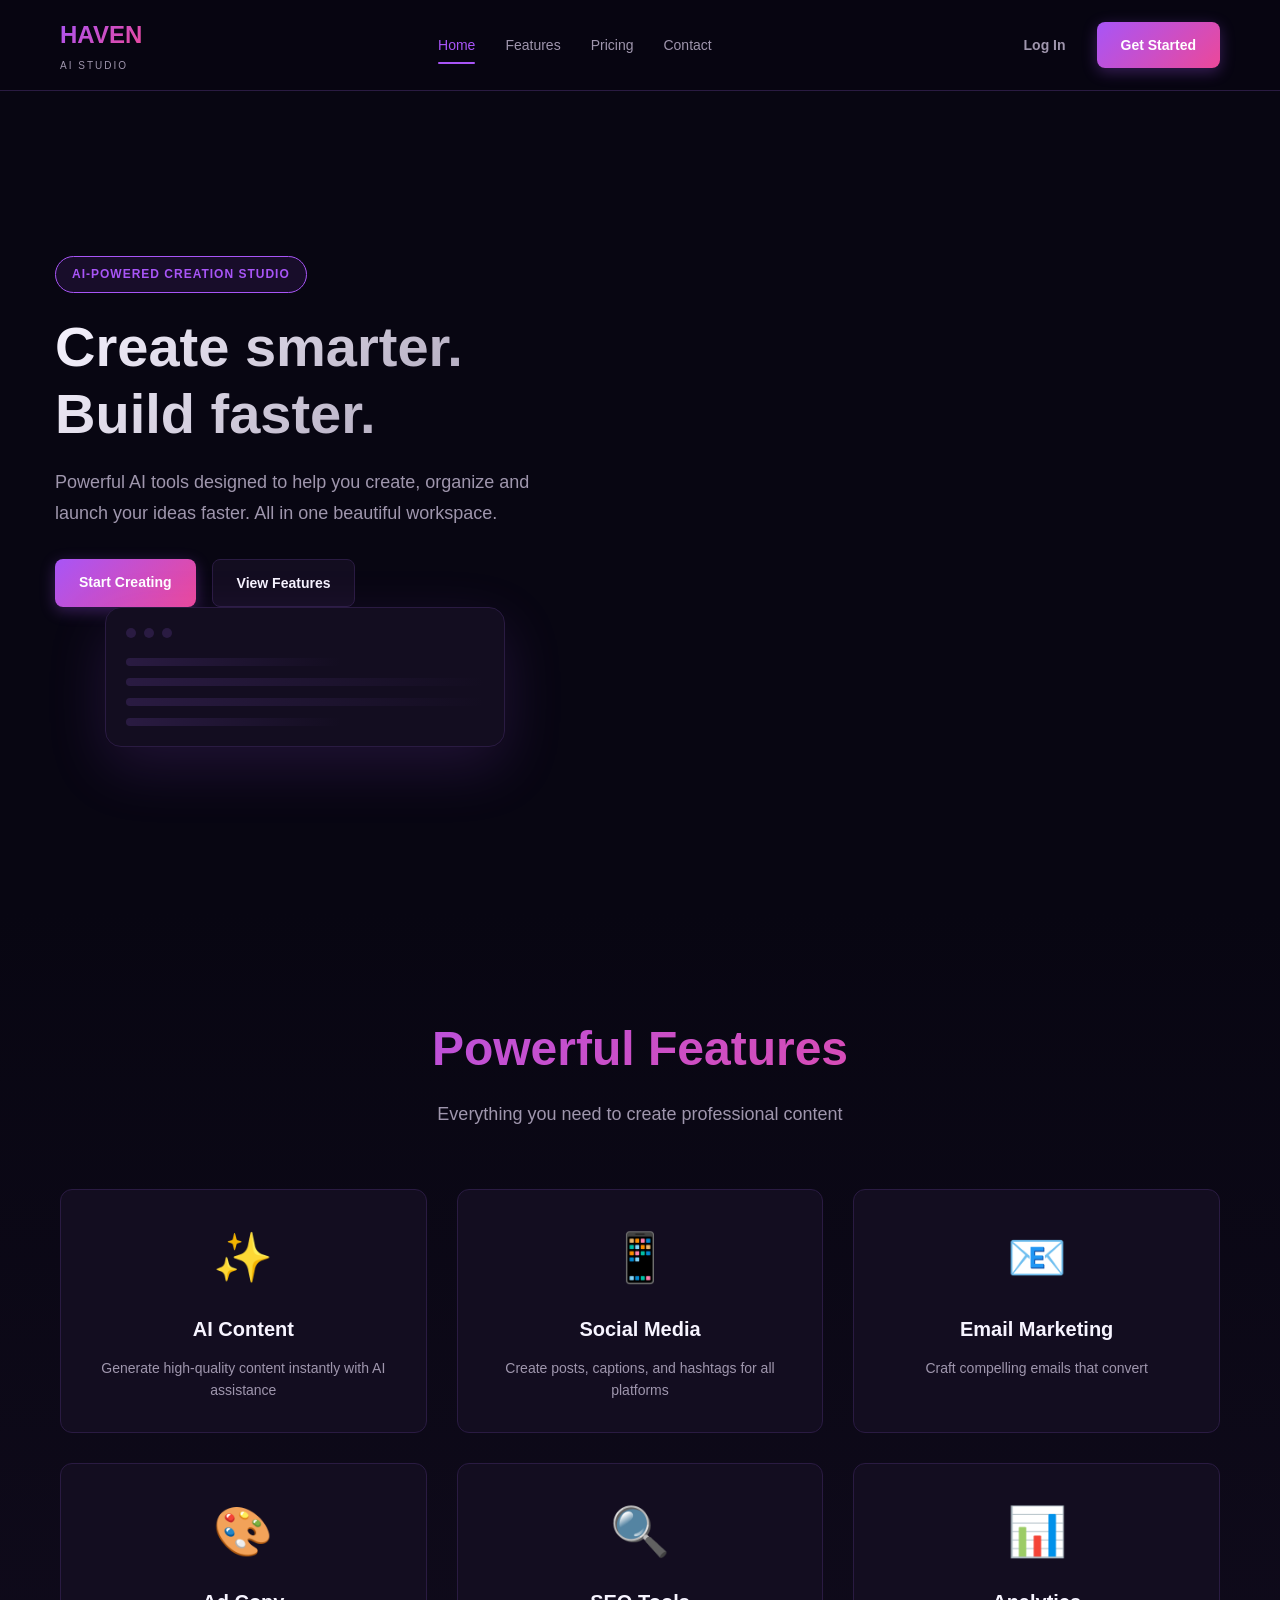
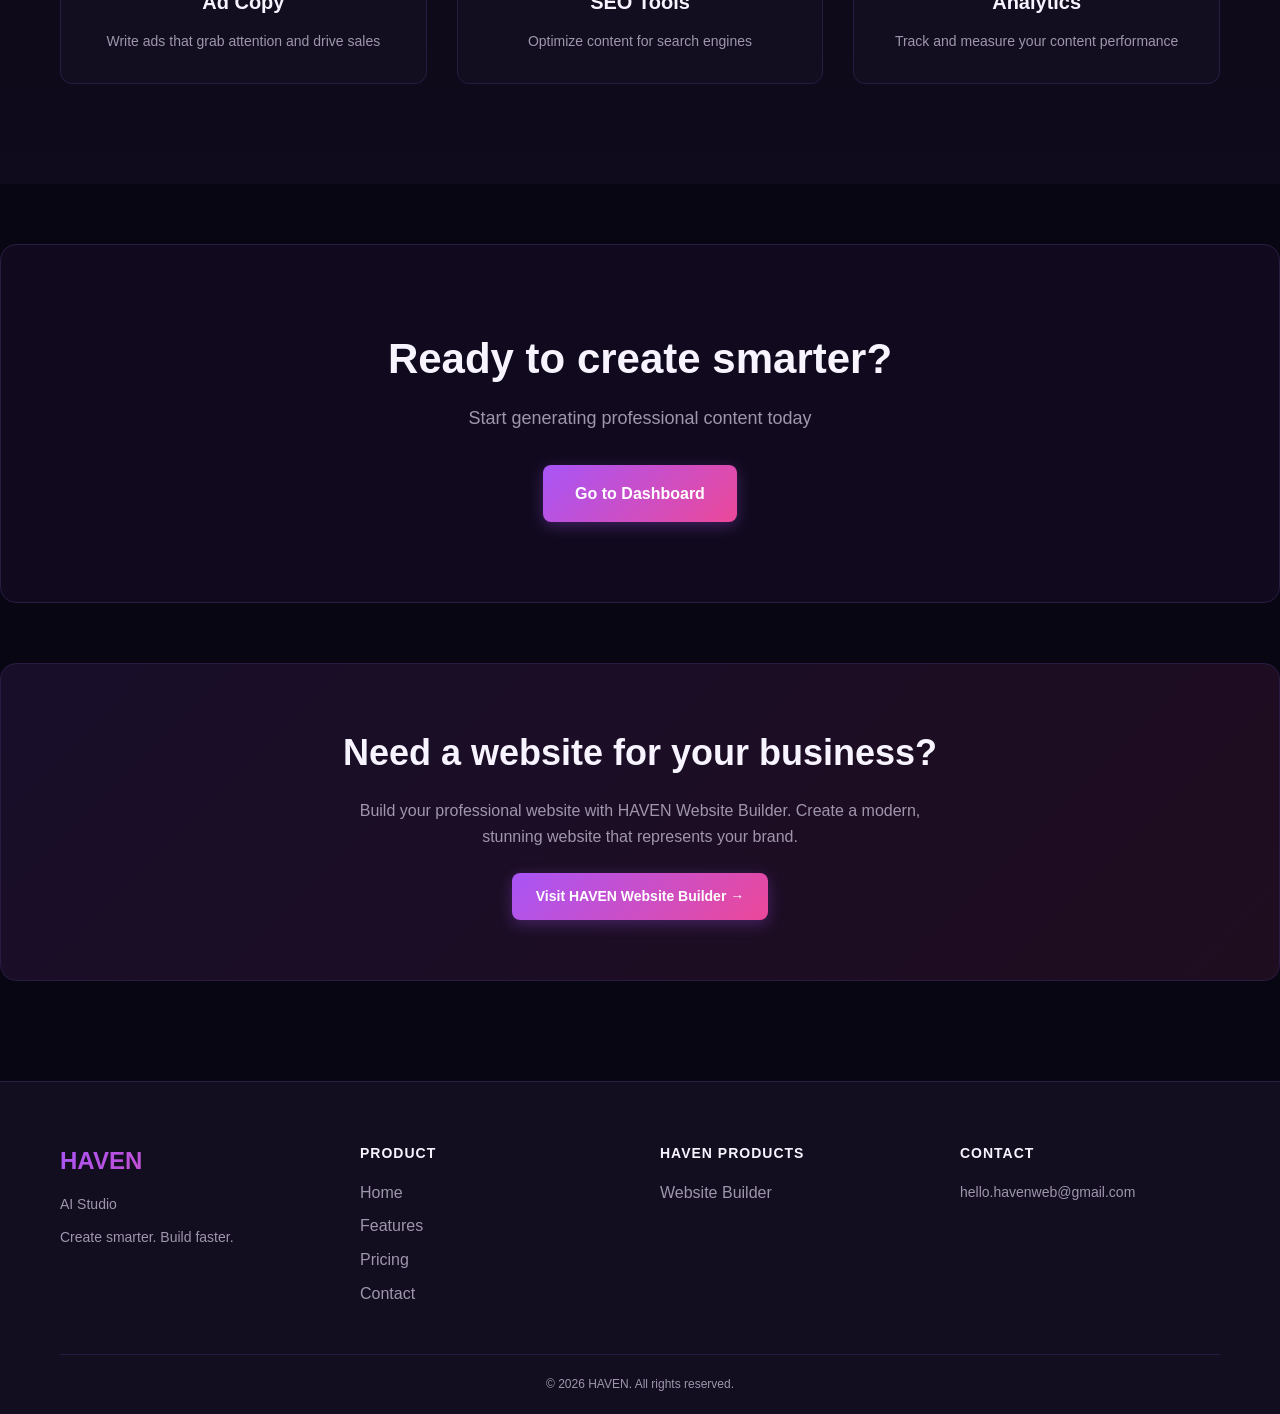
==== commit 3e5c36d1: "Update index.html" ====
--- a/index.html
+++ b/index.html
@@ -119,7 +119,7 @@
             <div class="builder-content">
                 <h2>Need a website for your business?</h2>
                 <p>Build your professional website with HAVEN Website Builder. Create a modern, stunning website that represents your brand.</p>
-                <a href="https://heaven.pntr.dev" target="_blank" class="btn-primary">Visit HAVEN Website Builder →</a>
+                <a href="https://haven.pntr.dev" target="_blank" class="btn-primary">Visit HAVEN Website Builder →</a>
             </div>
         </div>
     </section>
@@ -154,7 +154,7 @@
                 </div>
             </div>
             <div class="footer-bottom">
-                <p>&copy; 2024 HAVEN. All rights reserved.</p>
+                <p>&copy; 2026 HAVEN. All rights reserved.</p>
             </div>
         </div>
     </footer>
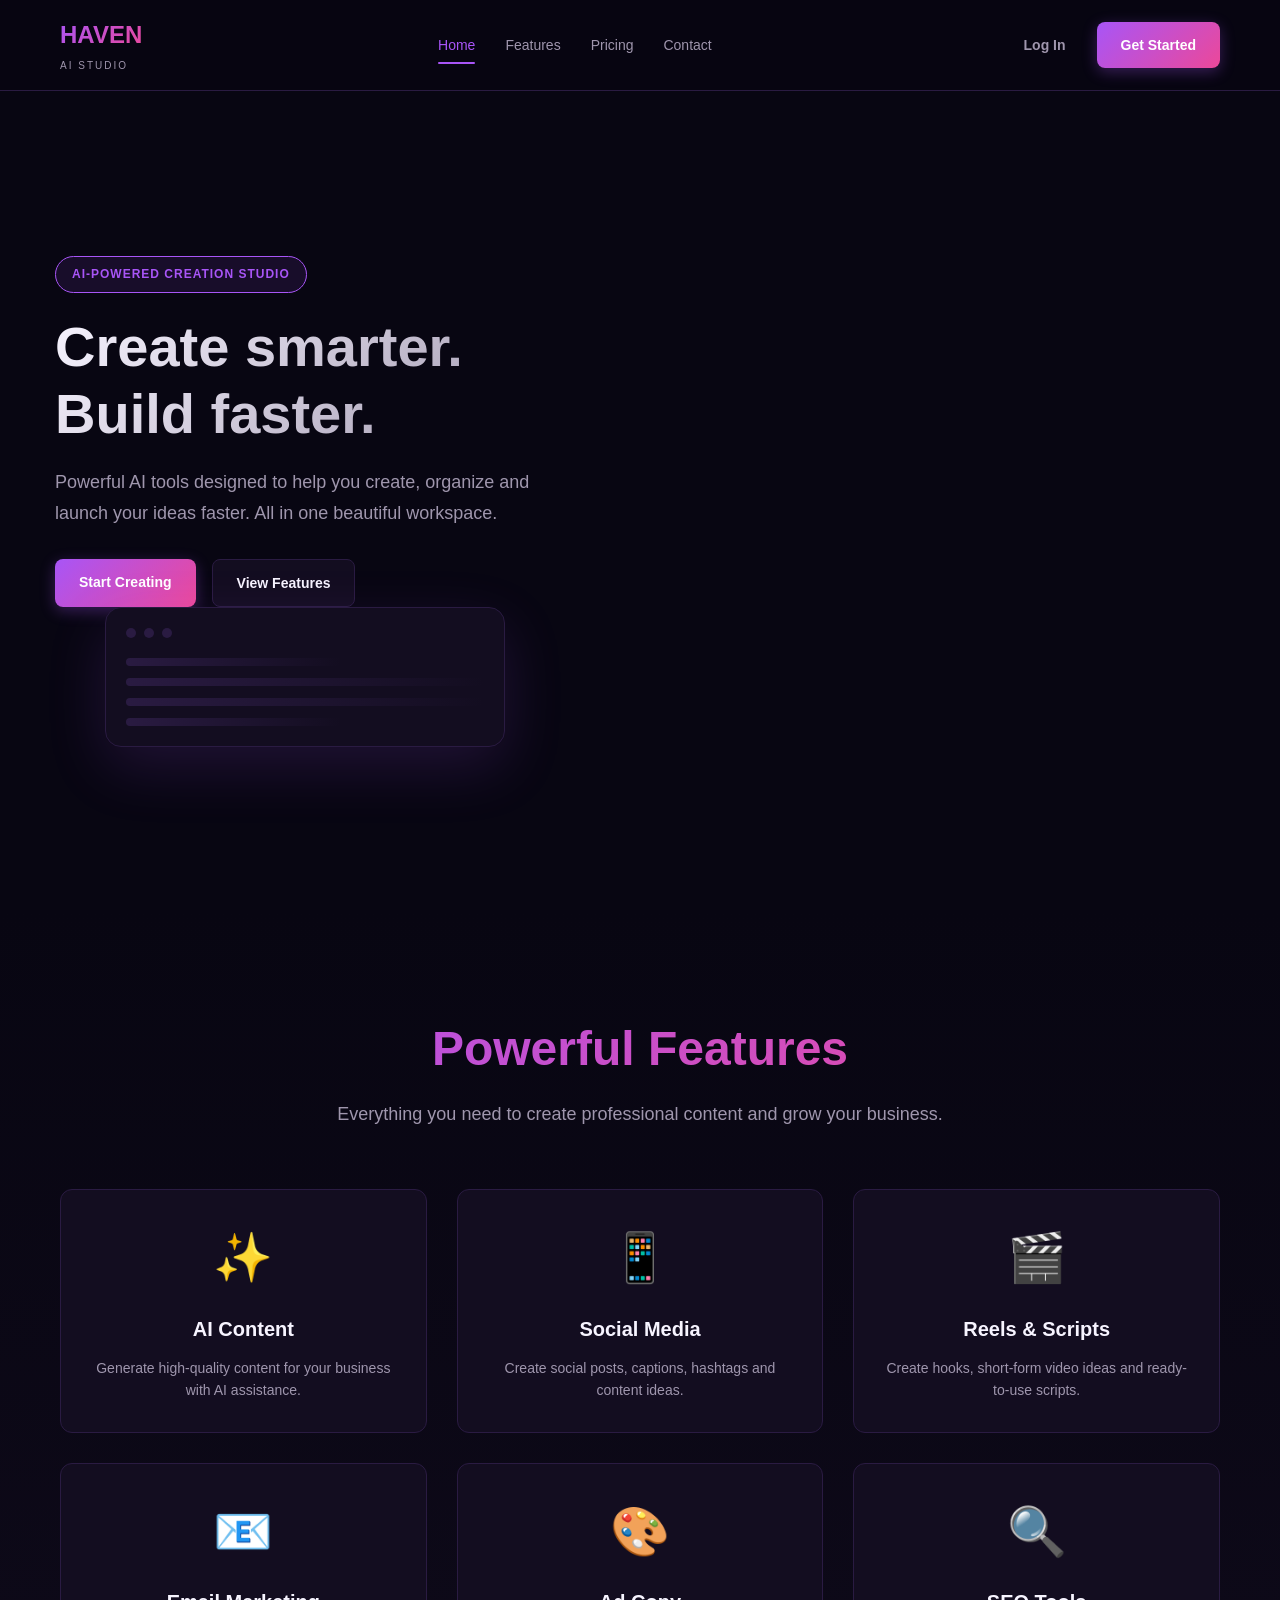
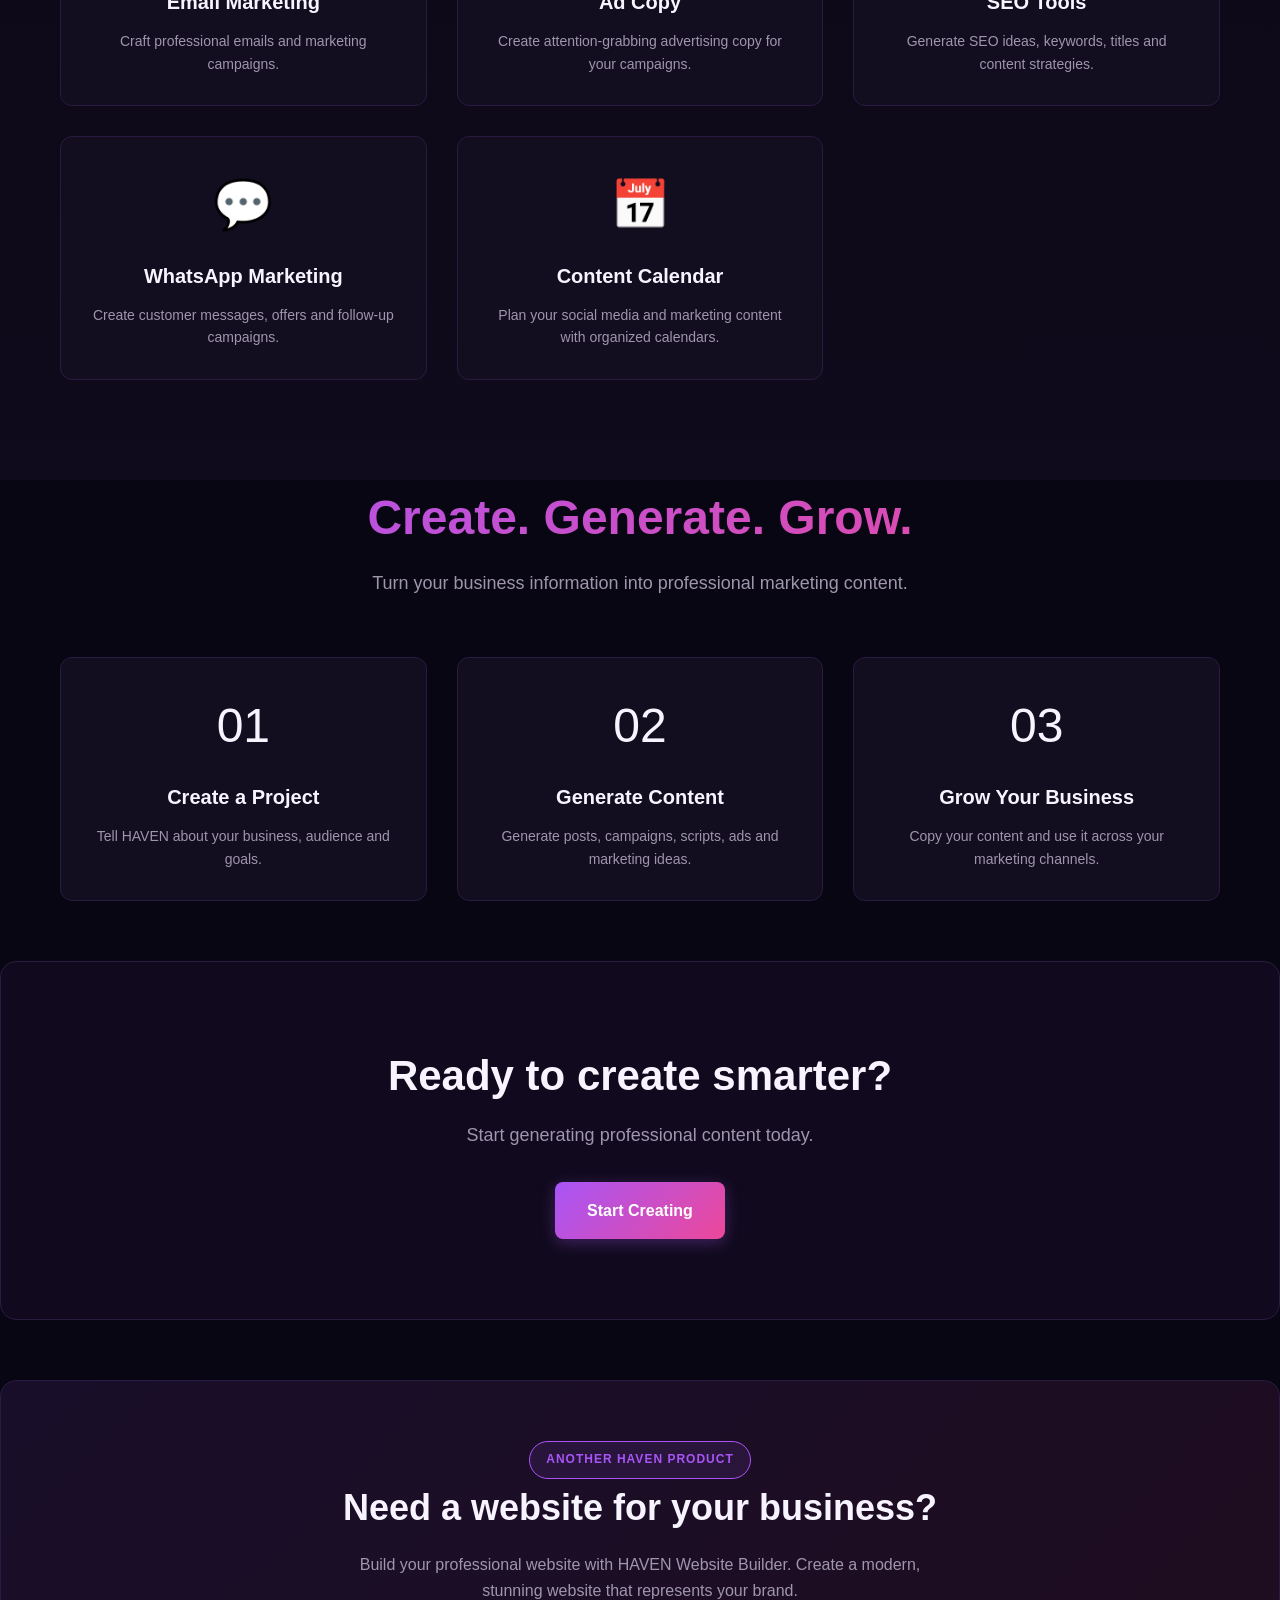
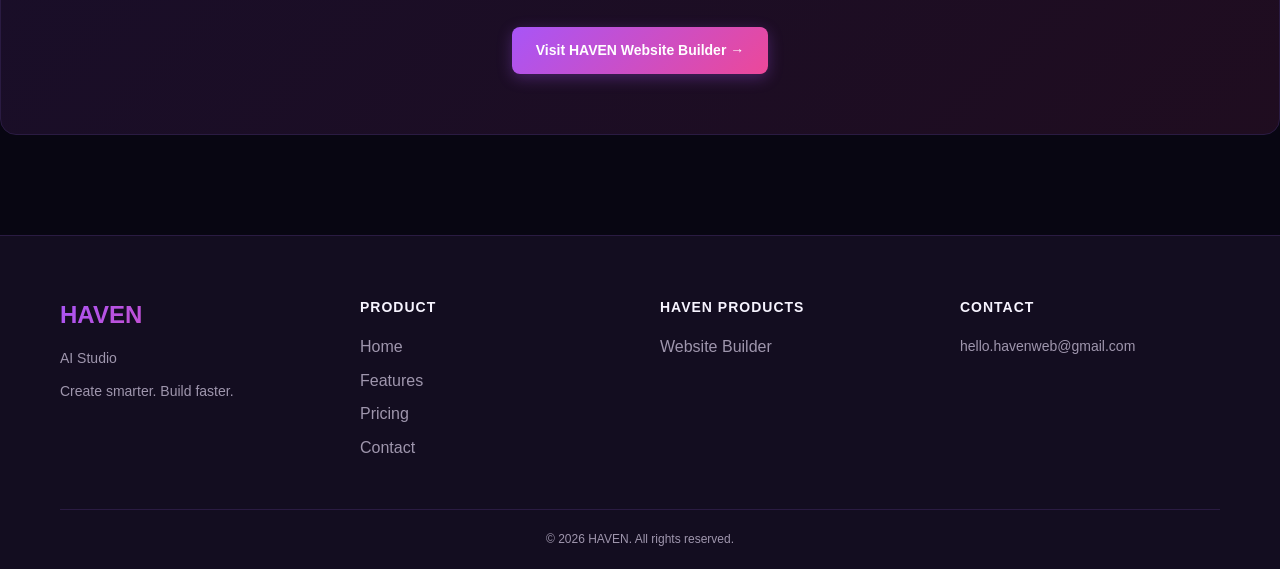
==== commit f0e97546: "Update index.html" ====
--- a/index.html
+++ b/index.html
@@ -3,162 +3,609 @@
 <head>
     <meta charset="UTF-8">
     <meta name="viewport" content="width=device-width, initial-scale=1.0">
+
+    <meta name="description"
+          content="HAVEN AI Studio - Powerful AI tools to create, organize and launch your ideas faster.">
+
+    <meta name="theme-color" content="#080612">
+
     <title>HAVEN AI Studio - Create Smarter. Build Faster.</title>
+
     <link rel="stylesheet" href="css/style.css">
 </head>
+
 <body>
-    <!-- Navigation -->
+
+    <!-- =========================
+         NAVIGATION
+    ========================== -->
     <nav class="navbar">
         <div class="container">
+
             <div class="nav-content">
-                <div class="nav-brand">
+
+                <!-- Brand -->
+                <a href="index.html" class="nav-brand">
                     <h1>HAVEN</h1>
                     <p>AI Studio</p>
-                </div>
-                <button class="hamburger" id="hamburger">
+                </a>
+
+                <!-- Mobile Menu Button -->
+                <button
+                    class="hamburger"
+                    id="hamburger"
+                    type="button"
+                    aria-label="Open navigation menu"
+                    aria-expanded="false"
+                    aria-controls="navMenu"
+                >
                     <span></span>
                     <span></span>
                     <span></span>
                 </button>
+
+                <!-- Navigation -->
                 <div class="nav-menu" id="navMenu">
-                    <a href="index.html" class="nav-link active">Home</a>
-                    <a href="#features" class="nav-link">Features</a>
-                    <a href="pricing.html" class="nav-link">Pricing</a>
-                    <a href="contact.html" class="nav-link">Contact</a>
-                </div>
+
+                    <a href="index.html" class="nav-link active">
+                        Home
+                    </a>
+
+                    <a href="#features" class="nav-link">
+                        Features
+                    </a>
+
+                    <a href="pricing.html" class="nav-link">
+                        Pricing
+                    </a>
+
+                    <a href="contact.html" class="nav-link">
+                        Contact
+                    </a>
+
+                </div>
+
+                <!-- Navigation Actions -->
                 <div class="nav-actions">
-                    <a href="login.html" class="btn-text">Log In</a>
-                    <a href="signup.html" class="btn-primary">Get Started</a>
-                </div>
+
+                    <a href="login.html" class="btn-text">
+                        Log In
+                    </a>
+
+                    <a href="signup.html" class="btn-primary">
+                        Get Started
+                    </a>
+
+                </div>
+
             </div>
         </div>
     </nav>
 
-    <!-- Hero Section -->
-    <section class="hero">
+
+    <!-- =========================
+         HERO
+    ========================== -->
+    <main>
+
+        <section class="hero">
+
+            <div class="container">
+
+                <div class="hero-content">
+
+                    <div class="hero-badge">
+                        AI-POWERED CREATION STUDIO
+                    </div>
+
+                    <h1 class="hero-title">
+                        Create smarter.
+                        <br>
+                        Build faster.
+                    </h1>
+
+                    <p class="hero-subtitle">
+                        Powerful AI tools designed to help you create,
+                        organize and launch your ideas faster.
+                        All in one beautiful workspace.
+                    </p>
+
+                    <div class="hero-buttons">
+
+                        <a href="create.html" class="btn-primary">
+                            Start Creating
+                        </a>
+
+                        <a href="#features" class="btn-secondary">
+                            View Features
+                        </a>
+
+                    </div>
+
+                </div>
+
+
+                <!-- Product Preview -->
+                <div class="hero-preview">
+
+                    <div class="preview-card">
+
+                        <div class="preview-header">
+
+                            <div class="preview-dot"></div>
+                            <div class="preview-dot"></div>
+                            <div class="preview-dot"></div>
+
+                        </div>
+
+                        <div class="preview-content">
+
+                            <div class="preview-line short"></div>
+                            <div class="preview-line"></div>
+                            <div class="preview-line"></div>
+                            <div class="preview-line short"></div>
+
+                        </div>
+
+                    </div>
+
+                </div>
+
+            </div>
+
+        </section>
+
+
+        <!-- =========================
+             FEATURES
+        ========================== -->
+        <section id="features" class="features">
+
+            <div class="container">
+
+                <h2 class="section-title">
+                    Powerful Features
+                </h2>
+
+                <p class="section-subtitle">
+                    Everything you need to create professional content
+                    and grow your business.
+                </p>
+
+
+                <div class="features-grid">
+
+                    <!-- Feature 1 -->
+                    <div class="feature-card">
+
+                        <div class="feature-icon">
+                            ✨
+                        </div>
+
+                        <h3>
+                            AI Content
+                        </h3>
+
+                        <p>
+                            Generate high-quality content for your
+                            business with AI assistance.
+                        </p>
+
+                    </div>
+
+
+                    <!-- Feature 2 -->
+                    <div class="feature-card">
+
+                        <div class="feature-icon">
+                            📱
+                        </div>
+
+                        <h3>
+                            Social Media
+                        </h3>
+
+                        <p>
+                            Create social posts, captions,
+                            hashtags and content ideas.
+                        </p>
+
+                    </div>
+
+
+                    <!-- Feature 3 -->
+                    <div class="feature-card">
+
+                        <div class="feature-icon">
+                            🎬
+                        </div>
+
+                        <h3>
+                            Reels & Scripts
+                        </h3>
+
+                        <p>
+                            Create hooks, short-form video ideas
+                            and ready-to-use scripts.
+                        </p>
+
+                    </div>
+
+
+                    <!-- Feature 4 -->
+                    <div class="feature-card">
+
+                        <div class="feature-icon">
+                            📧
+                        </div>
+
+                        <h3>
+                            Email Marketing
+                        </h3>
+
+                        <p>
+                            Craft professional emails and
+                            marketing campaigns.
+                        </p>
+
+                    </div>
+
+
+                    <!-- Feature 5 -->
+                    <div class="feature-card">
+
+                        <div class="feature-icon">
+                            🎨
+                        </div>
+
+                        <h3>
+                            Ad Copy
+                        </h3>
+
+                        <p>
+                            Create attention-grabbing advertising
+                            copy for your campaigns.
+                        </p>
+
+                    </div>
+
+
+                    <!-- Feature 6 -->
+                    <div class="feature-card">
+
+                        <div class="feature-icon">
+                            🔍
+                        </div>
+
+                        <h3>
+                            SEO Tools
+                        </h3>
+
+                        <p>
+                            Generate SEO ideas, keywords,
+                            titles and content strategies.
+                        </p>
+
+                    </div>
+
+
+                    <!-- Feature 7 -->
+                    <div class="feature-card">
+
+                        <div class="feature-icon">
+                            💬
+                        </div>
+
+                        <h3>
+                            WhatsApp Marketing
+                        </h3>
+
+                        <p>
+                            Create customer messages,
+                            offers and follow-up campaigns.
+                        </p>
+
+                    </div>
+
+
+                    <!-- Feature 8 -->
+                    <div class="feature-card">
+
+                        <div class="feature-icon">
+                            📅
+                        </div>
+
+                        <h3>
+                            Content Calendar
+                        </h3>
+
+                        <p>
+                            Plan your social media and marketing
+                            content with organized calendars.
+                        </p>
+
+                    </div>
+
+                </div>
+
+            </div>
+
+        </section>
+
+
+        <!-- =========================
+             HOW IT WORKS
+        ========================== -->
+        <section class="how-it-works">
+
+            <div class="container">
+
+                <h2 class="section-title">
+                    Create. Generate. Grow.
+                </h2>
+
+                <p class="section-subtitle">
+                    Turn your business information into
+                    professional marketing content.
+                </p>
+
+
+                <div class="features-grid">
+
+                    <div class="feature-card">
+
+                        <div class="feature-icon">
+                            01
+                        </div>
+
+                        <h3>
+                            Create a Project
+                        </h3>
+
+                        <p>
+                            Tell HAVEN about your business,
+                            audience and goals.
+                        </p>
+
+                    </div>
+
+
+                    <div class="feature-card">
+
+                        <div class="feature-icon">
+                            02
+                        </div>
+
+                        <h3>
+                            Generate Content
+                        </h3>
+
+                        <p>
+                            Generate posts, campaigns,
+                            scripts, ads and marketing ideas.
+                        </p>
+
+                    </div>
+
+
+                    <div class="feature-card">
+
+                        <div class="feature-icon">
+                            03
+                        </div>
+
+                        <h3>
+                            Grow Your Business
+                        </h3>
+
+                        <p>
+                            Copy your content and use it
+                            across your marketing channels.
+                        </p>
+
+                    </div>
+
+                </div>
+
+            </div>
+
+        </section>
+
+
+        <!-- =========================
+             CTA
+        ========================== -->
+        <section class="cta">
+
+            <div class="container">
+
+                <h2>
+                    Ready to create smarter?
+                </h2>
+
+                <p>
+                    Start generating professional content today.
+                </p>
+
+                <a
+                    href="create.html"
+                    class="btn-primary btn-large"
+                >
+                    Start Creating
+                </a>
+
+            </div>
+
+        </section>
+
+
+        <!-- =========================
+             HAVEN WEBSITE BUILDER
+        ========================== -->
+        <section class="website-builder">
+
+            <div class="container">
+
+                <div class="builder-content">
+
+                    <div class="hero-badge">
+                        ANOTHER HAVEN PRODUCT
+                    </div>
+
+                    <h2>
+                        Need a website for your business?
+                    </h2>
+
+                    <p>
+                        Build your professional website with
+                        HAVEN Website Builder. Create a modern,
+                        stunning website that represents your brand.
+                    </p>
+
+                    <a
+                        href="https://haven.pntr.dev"
+                        target="_blank"
+                        rel="noopener noreferrer"
+                        class="btn-primary"
+                    >
+                        Visit HAVEN Website Builder →
+                    </a>
+
+                </div>
+
+            </div>
+
+        </section>
+
+    </main>
+
+
+    <!-- =========================
+         FOOTER
+    ========================== -->
+    <footer class="footer">
+
         <div class="container">
-            <div class="hero-content">
-                <div class="hero-badge">AI-POWERED CREATION STUDIO</div>
-                <h1 class="hero-title">Create smarter.<br>Build faster.</h1>
-                <p class="hero-subtitle">Powerful AI tools designed to help you create, organize and launch your ideas faster. All in one beautiful workspace.</p>
-                <div class="hero-buttons">
-                    <a href="create.html" class="btn-primary">Start Creating</a>
-                    <a href="#features" class="btn-secondary">View Features</a>
-                </div>
-            </div>
-            <div class="hero-preview">
-                <div class="preview-card">
-                    <div class="preview-header">
-                        <div class="preview-dot"></div>
-                        <div class="preview-dot"></div>
-                        <div class="preview-dot"></div>
-                    </div>
-                    <div class="preview-content">
-                        <div class="preview-line short"></div>
-                        <div class="preview-line"></div>
-                        <div class="preview-line"></div>
-                        <div class="preview-line short"></div>
-                    </div>
-                </div>
-            </div>
+
+            <div class="footer-content">
+
+
+                <!-- Brand -->
+                <div class="footer-section">
+
+                    <h3>
+                        HAVEN
+                    </h3>
+
+                    <p>
+                        AI Studio
+                    </p>
+
+                    <p class="footer-tagline">
+                        Create smarter. Build faster.
+                    </p>
+
+                </div>
+
+
+                <!-- Product -->
+                <div class="footer-section">
+
+                    <h4>
+                        Product
+                    </h4>
+
+                    <ul>
+
+                        <li>
+                            <a href="index.html">
+                                Home
+                            </a>
+                        </li>
+
+                        <li>
+                            <a href="#features">
+                                Features
+                            </a>
+                        </li>
+
+                        <li>
+                            <a href="pricing.html">
+                                Pricing
+                            </a>
+                        </li>
+
+                        <li>
+                            <a href="contact.html">
+                                Contact
+                            </a>
+                        </li>
+
+                    </ul>
+
+                </div>
+
+
+                <!-- HAVEN Products -->
+                <div class="footer-section">
+
+                    <h4>
+                        HAVEN Products
+                    </h4>
+
+                    <ul>
+
+                        <li>
+                            <a
+                                href="https://haven.pntr.dev"
+                                target="_blank"
+                                rel="noopener noreferrer"
+                            >
+                                Website Builder
+                            </a>
+                        </li>
+
+                    </ul>
+
+                </div>
+
+
+                <!-- Contact -->
+                <div class="footer-section">
+
+                    <h4>
+                        Contact
+                    </h4>
+
+                    <p>
+                        <a
+                            href="mailto:hello.havenweb@gmail.com"
+                        >
+                            hello.havenweb@gmail.com
+                        </a>
+                    </p>
+
+                </div>
+
+            </div>
+
+
+            <!-- Footer Bottom -->
+            <div class="footer-bottom">
+
+                <p>
+                    &copy; 2026 HAVEN. All rights reserved.
+                </p>
+
+            </div>
+
         </div>
-    </section>
-
-    <!-- Features Section -->
-    <section id="features" class="features">
-        <div class="container">
-            <h2 class="section-title">Powerful Features</h2>
-            <p class="section-subtitle">Everything you need to create professional content</p>
-            <div class="features-grid">
-                <div class="feature-card">
-                    <div class="feature-icon">✨</div>
-                    <h3>AI Content</h3>
-                    <p>Generate high-quality content instantly with AI assistance</p>
-                </div>
-                <div class="feature-card">
-                    <div class="feature-icon">📱</div>
-                    <h3>Social Media</h3>
-                    <p>Create posts, captions, and hashtags for all platforms</p>
-                </div>
-                <div class="feature-card">
-                    <div class="feature-icon">📧</div>
-                    <h3>Email Marketing</h3>
-                    <p>Craft compelling emails that convert</p>
-                </div>
-                <div class="feature-card">
-                    <div class="feature-icon">🎨</div>
-                    <h3>Ad Copy</h3>
-                    <p>Write ads that grab attention and drive sales</p>
-                </div>
-                <div class="feature-card">
-                    <div class="feature-icon">🔍</div>
-                    <h3>SEO Tools</h3>
-                    <p>Optimize content for search engines</p>
-                </div>
-                <div class="feature-card">
-                    <div class="feature-icon">📊</div>
-                    <h3>Analytics</h3>
-                    <p>Track and measure your content performance</p>
-                </div>
-            </div>
-        </div>
-    </section>
-
-    <!-- CTA Section -->
-    <section class="cta">
-        <div class="container">
-            <h2>Ready to create smarter?</h2>
-            <p>Start generating professional content today</p>
-            <a href="dashboard.html" class="btn-primary btn-large">Go to Dashboard</a>
-        </div>
-    </section>
-
-    <!-- Website Builder Section -->
-    <section class="website-builder">
-        <div class="container">
-            <div class="builder-content">
-                <h2>Need a website for your business?</h2>
-                <p>Build your professional website with HAVEN Website Builder. Create a modern, stunning website that represents your brand.</p>
-                <a href="https://haven.pntr.dev" target="_blank" class="btn-primary">Visit HAVEN Website Builder →</a>
-            </div>
-        </div>
-    </section>
-
-    <!-- Footer -->
-    <footer class="footer">
-        <div class="container">
-            <div class="footer-content">
-                <div class="footer-section">
-                    <h3>HAVEN</h3>
-                    <p>AI Studio</p>
-                    <p class="footer-tagline">Create smarter. Build faster.</p>
-                </div>
-                <div class="footer-section">
-                    <h4>Product</h4>
-                    <ul>
-                        <li><a href="index.html">Home</a></li>
-                        <li><a href="#features">Features</a></li>
-                        <li><a href="pricing.html">Pricing</a></li>
-                        <li><a href="contact.html">Contact</a></li>
-                    </ul>
-                </div>
-                <div class="footer-section">
-                    <h4>HAVEN Products</h4>
-                    <ul>
-                        <li><a href="https://haven.pntr.dev" target="_blank">Website Builder</a></li>
-                    </ul>
-                </div>
-                <div class="footer-section">
-                    <h4>Contact</h4>
-                    <p><a href="mailto:hello.havenweb@gmail.com">hello.havenweb@gmail.com</a></p>
-                </div>
-            </div>
-            <div class="footer-bottom">
-                <p>&copy; 2026 HAVEN. All rights reserved.</p>
-            </div>
-        </div>
+
     </footer>
 
+
+    <!-- JavaScript -->
     <script src="js/app.js"></script>
+
 </body>
 </html>
